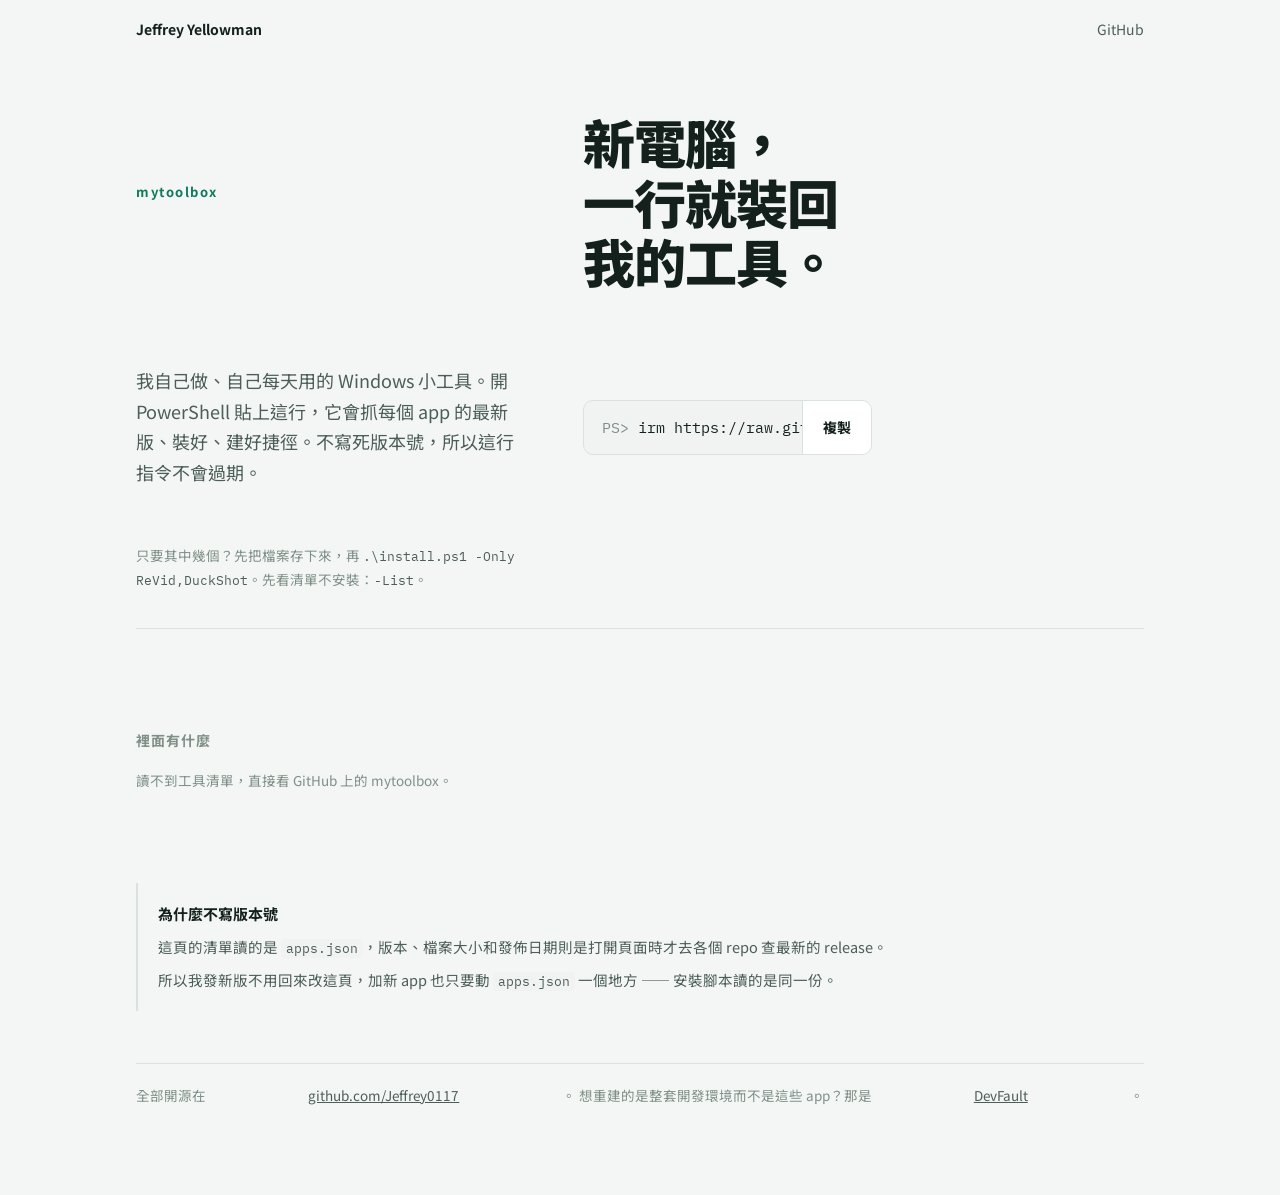
==== toolbox/index.html @ f662e38b "feat(toolbox): a page worth bookmarking for installing my own apps The one-liner that rebuilds my to" ====
<!doctype html>
<html lang="zh-Hant">
<head>
<meta charset="utf-8">
<meta name="viewport" content="width=device-width, initial-scale=1, viewport-fit=cover">
<title>mytoolbox</title>
<meta name="description" content="我自己做的 Windows 小工具，一行指令裝到任何一台機器。版本永遠是最新的。">
<link rel="preconnect" href="https://fonts.googleapis.com">
<link rel="preconnect" href="https://fonts.gstatic.com" crossorigin>
<link rel="stylesheet" href="https://fonts.googleapis.com/css2?family=IBM+Plex+Mono:wght@400;500;600&family=Noto+Sans+TC:wght@400;500;700;900&display=swap">
<link rel="stylesheet" href="../assets/site.css">
<style>
  /* The command is the product, so it opens the page at full size rather
     than sitting in a code block halfway down. */
  .hero { padding-block: 52px 36px; max-width: 46em; }
  .hero h1 { font-size: clamp(34px, 5.4vw, 52px); font-weight: 900; line-height: 1.15; letter-spacing: -0.02em; }
  .hero .lede { margin-top: 18px; font-size: 18px; color: var(--ink-2); }

  .command {
    margin: 30px 0 10px; display: flex; align-items: stretch; gap: 0;
    border: 1px solid var(--line); border-radius: 10px; overflow: hidden;
    background: var(--code-bg);
  }
  .command code {
    flex: 1; min-width: 0; padding: 16px 18px;
    font-family: var(--font-mono); font-size: 14.5px; line-height: 1.5;
    overflow-x: auto; white-space: pre; color: var(--ink);
  }
  .command .prompt { color: var(--ink-3); user-select: none; }
  .command button {
    flex: none; padding: 0 20px; border: 0; border-left: 1px solid var(--line);
    background: var(--surface); color: var(--ink); cursor: pointer;
    font-family: var(--font-body); font-size: 14px; font-weight: 700;
    transition: background .15s, color .15s;
  }
  .command button:hover { background: var(--accent); color: var(--paper); }
  .command button:focus-visible { outline: 2px solid var(--accent); outline-offset: -4px; }
  .command button[data-done="1"] { background: var(--accent); color: var(--paper); }
  .hint { font-size: 13.5px; color: var(--ink-3); }
  .hint code { font-family: var(--font-mono); font-size: 13px; color: var(--ink-2); }

  .section-head {
    display: flex; align-items: baseline; justify-content: space-between;
    gap: 16px; margin: 44px 0 16px; flex-wrap: wrap;
  }
  .section-head h2 { margin: 0; font-size: 14px; font-weight: 700; letter-spacing: .08em; color: var(--ink-3); }
  .count { font-family: var(--font-mono); font-size: 13px; color: var(--ink-3); font-variant-numeric: tabular-nums; }

  .tools { display: grid; grid-template-columns: repeat(2, minmax(0, 1fr)); gap: 14px; }
  .tool {
    display: flex; flex-direction: column; gap: 9px; padding: 20px 20px 18px;
    background: var(--surface); border: 1px solid var(--line); border-radius: 10px;
  }
  .tool-top { display: flex; align-items: baseline; gap: 10px; flex-wrap: wrap; }
  .tool h3 { margin: 0; font-size: 17px; font-weight: 700; letter-spacing: -0.01em; }
  /* The repo name is shown in mono because it is literally what you type
     after -Only. It is an identifier, not decoration. */
  .repo { font-family: var(--font-mono); font-size: 12.5px; color: var(--ink-3); }
  .tool p { margin: 0; font-size: 14.5px; color: var(--ink-2); flex: 1; }

  .meta {
    display: flex; align-items: center; gap: 14px; flex-wrap: wrap;
    padding-top: 11px; border-top: 1px solid var(--line);
    font-family: var(--font-mono); font-size: 12.5px; color: var(--ink-3);
    font-variant-numeric: tabular-nums;
  }
  .meta .ver { color: var(--accent); font-weight: 600; }
  .meta a { color: var(--ink-2); text-decoration: none; border-bottom: 1px solid var(--line); }
  .meta a:hover { color: var(--accent); border-bottom-color: var(--accent); }
  .meta .pending { opacity: .55; }

  .note { margin-top: 36px; padding: 18px 20px; border-left: 2px solid var(--line); }
  .note h2 { margin: 0 0 8px; font-size: 15px; font-weight: 700; }
  .note p { margin: 0 0 8px; font-size: 14.5px; color: var(--ink-2); }
  .note p:last-child { margin-bottom: 0; }
  .note code { font-family: var(--font-mono); font-size: 13px; background: var(--code-bg); padding: 1px 5px; border-radius: 4px; }

  footer { margin: 52px 0 40px; padding-top: 20px; border-top: 1px solid var(--line); font-size: 13.5px; color: var(--ink-3); }
  footer a { color: var(--ink-2); }

  @media (max-width: 720px) { .tools { grid-template-columns: minmax(0, 1fr); } }
  @media (prefers-reduced-motion: reduce) { .command button { transition: none; } }
</style>
</head>
<body>
<div class="wrap">
  <nav class="topbar" aria-label="網站">
    <a href="../" style="font-weight:700;color:inherit;text-decoration:none">Jeffrey Yellowman</a>
    <div class="links"><a href="https://github.com/Jeffrey0117/mytoolbox">GitHub</a></div>
  </nav>

  <header class="hero">
    <div class="eyebrow">mytoolbox</div>
    <h1>新電腦，<br>一行就裝回我的工具。</h1>
    <p class="lede">我自己做、自己每天用的 Windows 小工具。開 PowerShell 貼上這行，它會抓每個 app 的最新版、裝好、建好捷徑。不寫死版本號，所以這行指令不會過期。</p>

    <div class="command">
      <code id="cmd"><span class="prompt">PS&gt; </span>irm https://raw.githubusercontent.com/Jeffrey0117/mytoolbox/main/install.ps1 | iex</code>
      <button id="copy" type="button">複製</button>
    </div>
    <p class="hint">只要其中幾個？先把檔案存下來，再 <code>.\install.ps1 -Only ReVid,DuckShot</code>。先看清單不安裝：<code>-List</code>。</p>
  </header>

  <section aria-labelledby="catalog">
    <div class="section-head">
      <h2 id="catalog">裡面有什麼</h2>
      <span class="count" id="count"></span>
    </div>
    <div class="tools" id="tools"></div>
  </section>

  <div class="note">
    <h2>為什麼不寫版本號</h2>
    <p>這頁的清單讀的是 <code>apps.json</code>，版本、檔案大小和發佈日期則是打開頁面時才去各個 repo 查最新的 release。</p>
    <p>所以我發新版不用回來改這頁，加新 app 也只要動 <code>apps.json</code> 一個地方 —— 安裝腳本讀的是同一份。</p>
  </div>

  <footer>
    全部開源在 <a href="https://github.com/Jeffrey0117">github.com/Jeffrey0117</a>。
    想重建的是整套開發環境而不是這些 app？那是 <a href="https://github.com/Jeffrey0117/DevFault">DevFault</a>。
  </footer>
</div>

<script>
const OWNER = 'Jeffrey0117';
const CATALOG = 'https://raw.githubusercontent.com/Jeffrey0117/mytoolbox/main/apps.json';
const CACHE_KEY = 'mytoolbox-releases-v1';
const CACHE_HOURS = 6;

const el = (tag, cls, text) => {
  const n = document.createElement(tag);
  if (cls) n.className = cls;
  if (text != null) n.textContent = text;
  return n;
};

document.getElementById('copy').addEventListener('click', async (e) => {
  // The prompt is a label, not part of the command.
  const line = document.getElementById('cmd').textContent.replace(/^PS>\s*/, '');
  try {
    await navigator.clipboard.writeText(line);
    const b = e.currentTarget;
    b.textContent = '已複製';
    b.dataset.done = '1';
    setTimeout(() => { b.textContent = '複製'; delete b.dataset.done; }, 1800);
  } catch (err) {
    // Clipboard refused (insecure context, or permission): select it so the
    // keyboard still works rather than leaving the button dead.
    const r = document.createRange();
    r.selectNodeContents(document.getElementById('cmd'));
    const s = getSelection();
    s.removeAllRanges();
    s.addRange(r);
  }
});

// Release data is read per repo, which is eight requests. GitHub allows 60
// an hour unauthenticated, so the answers are kept for a few hours — a
// reload should not spend the budget again.
function readCache() {
  try {
    const c = JSON.parse(localStorage.getItem(CACHE_KEY) || '{}');
    if (!c.at || Date.now() - c.at > CACHE_HOURS * 3600e3) return null;
    return c.data || null;
  } catch (e) { return null; }
}
function writeCache(data) {
  try { localStorage.setItem(CACHE_KEY, JSON.stringify({ at: Date.now(), data })); } catch (e) {}
}

const mb = (bytes) => Math.round(bytes / 1048576) + ' MB';

async function latestRelease(repo) {
  const res = await fetch(`https://api.github.com/repos/${OWNER}/${repo}/releases/latest`);
  if (!res.ok) throw new Error(String(res.status));
  const rel = await res.json();
  const exes = (rel.assets || []).filter(a => /\.exe$/i.test(a.name));
  const pick = exes.find(a => /portable/i.test(a.name))
    || exes.find(a => /setup|install/i.test(a.name))
    || exes[0];
  return {
    tag: rel.tag_name,
    date: (rel.published_at || '').slice(0, 10),
    size: pick ? mb(pick.size) : null,
    url: pick ? pick.browser_download_url : rel.html_url,
    kind: !pick ? null : /portable/i.test(pick.name) ? '免安裝' : '安裝版'
  };
}

function render(apps) {
  const host = document.getElementById('tools');
  host.textContent = '';
  document.getElementById('count').textContent = apps.length + ' 個';

  const cards = new Map();
  for (const app of apps) {
    const card = el('article', 'tool');

    const top = el('div', 'tool-top');
    top.append(el('h3', null, app.name), el('span', 'repo', app.repo));
    card.append(top);

    card.append(el('p', null, (app.tagline && app.tagline.zh) || ''));

    const meta = el('div', 'meta');
    meta.append(el('span', 'pending', '查詢版本中…'));
    card.append(meta);

    host.append(card);
    cards.set(app.repo, meta);
  }
  return cards;
}

function fillMeta(meta, info, repo) {
  meta.textContent = '';
  if (!info) {
    const a = el('a', null, '到 GitHub 下載');
    a.href = `https://github.com/${OWNER}/${repo}/releases/latest`;
    meta.append(a);
    return;
  }
  meta.append(el('span', 'ver', info.tag));
  if (info.kind) meta.append(el('span', null, info.kind));
  if (info.size) meta.append(el('span', null, info.size));
  if (info.date) meta.append(el('span', null, info.date));
  const a = el('a', null, '下載');
  a.href = info.url;
  meta.append(a);
}

(async () => {
  let catalog;
  try {
    catalog = await (await fetch(CATALOG)).json();
  } catch (e) {
    document.getElementById('tools').append(
      el('p', 'hint', '讀不到工具清單，直接看 GitHub 上的 mytoolbox。')
    );
    return;
  }

  const apps = catalog.apps || [];
  const cards = render(apps);

  const cached = readCache();
  if (cached) {
    for (const app of apps) fillMeta(cards.get(app.repo), cached[app.repo], app.repo);
    return;
  }

  const fresh = {};
  await Promise.all(apps.map(async (app) => {
    let info = null;
    try { info = await latestRelease(app.repo); } catch (e) { info = null; }
    fresh[app.repo] = info;
    fillMeta(cards.get(app.repo), info, app.repo);
  }));
  writeCache(fresh);
})();
</script>
</body>
</html>
---- assets/site.css ----
/* Shared design system for project intro pages.
   Each page adds its own hero object (receipt, terminal, file card…) in a page-level <style>. */
:root {
  --paper: #f3f6f4;
  --surface: #ffffff;
  --ink: #14201c;
  --ink-2: #4d5d57;
  --ink-3: #7f8f88;
  --line: #d9e2dd;
  --accent: #0f7a5c;
  --accent-soft: rgba(15, 122, 92, 0.09);
  --money: #a8520c;
  --object: #fffefa;
  --object-ink: #26302c;
  --code-bg: #f0f3f1;
  --font-body: 'Noto Sans TC', -apple-system, 'PingFang TC', 'Microsoft JhengHei', sans-serif;
  --font-mono: 'IBM Plex Mono', ui-monospace, 'SF Mono', Consolas, monospace;
}
@media (prefers-color-scheme: dark) {
  :root:not([data-theme="light"]) {
    --paper: #0e1412; --surface: #151d1a; --ink: #e3ebe7; --ink-2: #a3b3ac; --ink-3: #6f7f78;
    --line: #25322d; --accent: #3fcb9b; --accent-soft: rgba(63, 203, 155, 0.10); --money: #f2a35a;
    --object: #f4f1e8; --object-ink: #26302c; --code-bg: #121916; color-scheme: dark;
  }
}
:root[data-theme="dark"] {
  --paper: #0e1412; --surface: #151d1a; --ink: #e3ebe7; --ink-2: #a3b3ac; --ink-3: #6f7f78;
  --line: #25322d; --accent: #3fcb9b; --accent-soft: rgba(63, 203, 155, 0.10); --money: #f2a35a;
  --object: #f4f1e8; --object-ink: #26302c; --code-bg: #121916; color-scheme: dark;
}

*, *::before, *::after { box-sizing: border-box; }
html { -webkit-text-size-adjust: 100%; }
body {
  margin: 0; background: var(--paper); color: var(--ink); font-family: var(--font-body);
  font-size: 16px; line-height: 1.7; -webkit-font-smoothing: antialiased;
}
.wrap {
  max-width: 1040px; margin: 0 auto;
  padding-left: max(16px, env(safe-area-inset-left, 0px));
  padding-right: max(16px, env(safe-area-inset-right, 0px));
}
h1, h2, h3 { text-wrap: balance; margin: 0; }
p { margin: 0; }
a { color: var(--accent); }
:focus-visible { outline: 2px solid var(--accent); outline-offset: 3px; }

/* ── Top bar ── */
.topbar { display: flex; justify-content: space-between; align-items: center; gap: 16px; padding-block: 18px; font-size: 14px; }
.topbar a { color: var(--ink-2); text-decoration: none; }
.topbar a:hover { color: var(--accent); }
.topbar .links { display: flex; gap: 18px; flex-wrap: wrap; }

/* ── Hero ── */
.hero { padding-block: 48px 56px; display: grid; grid-template-columns: minmax(0, 1.15fr) minmax(0, 0.85fr); gap: 56px; align-items: center; }
.eyebrow { font-size: 13px; font-weight: 700; letter-spacing: 0.12em; color: var(--accent); margin-bottom: 18px; }
.hero h1 { font-size: clamp(34px, 5.4vw, 56px); font-weight: 900; line-height: 1.12; letter-spacing: -0.02em; }
.hero .lede { margin-top: 22px; font-size: 18px; color: var(--ink-2); max-width: 32em; }
.facts { margin-top: 30px; display: flex; flex-wrap: wrap; gap: 10px 28px; }
.fact { display: flex; align-items: baseline; gap: 8px; }
.fact b { font-family: var(--font-mono); font-size: 26px; font-weight: 600; font-variant-numeric: tabular-nums; }
.fact span { font-size: 14px; color: var(--ink-2); }
.asof { margin-top: 10px; font-size: 12px; color: var(--ink-3); }
.cta { margin-top: 26px; display: flex; flex-wrap: wrap; gap: 10px; }
.btn { display: inline-flex; align-items: center; gap: 8px; padding: 9px 18px; border-radius: 8px; font-size: 15px; font-weight: 700; text-decoration: none; border: 1.5px solid var(--accent); }
.btn.primary { background: var(--accent); color: var(--paper); }
.btn.ghost { color: var(--accent); }
.object-col { display: flex; flex-direction: column; align-items: center; gap: 10px; }
.object-note { font-size: 12px; color: var(--ink-3); text-align: center; }

/* ── Sections ── */
section { padding-block: 56px; border-top: 1px solid var(--line); }
.sec-head { max-width: 40em; margin-bottom: 30px; }
.sec-head h2 { font-size: clamp(24px, 3.2vw, 32px); font-weight: 900; letter-spacing: -0.01em; line-height: 1.25; }
.sec-head p { margin-top: 10px; color: var(--ink-2); }

.caps { display: grid; grid-template-columns: repeat(3, minmax(0, 1fr)); gap: 30px 36px; }
.cap h3 { font-size: 17px; font-weight: 700; margin-bottom: 6px; }
.cap p { font-size: 15px; color: var(--ink-2); }
.cap .tag { display: inline-block; font-family: var(--font-mono); font-size: 12px; color: var(--accent); background: var(--accent-soft); border-radius: 4px; padding: 0 6px; margin-top: 8px; }

.flow { list-style: none; margin: 0; padding: 0; display: grid; counter-reset: step; max-width: 720px; }
.flow li { counter-increment: step; display: grid; grid-template-columns: 44px minmax(0, 1fr); gap: 14px; padding-block: 14px; border-bottom: 1px dashed var(--line); }
.flow li:last-child { border-bottom: 0; }
.flow li::before { content: counter(step); font-family: var(--font-mono); font-weight: 600; font-size: 14px; color: var(--accent); width: 32px; height: 32px; border-radius: 50%; border: 1.5px solid var(--accent); display: grid; place-items: center; margin-top: 2px; }
.flow b { display: block; font-weight: 700; }
.flow span { color: var(--ink-2); font-size: 15px; }

.code-wrap { display: grid; grid-template-columns: minmax(0, 1fr) minmax(0, 0.8fr); gap: 32px; align-items: start; }
pre { margin: 0; background: var(--code-bg); border: 1px solid var(--line); border-radius: 8px; padding: 18px 20px; overflow-x: auto; font-family: var(--font-mono); font-size: 13.5px; line-height: 1.7; color: var(--ink); }
pre .c { color: var(--ink-3); }
pre .s { color: var(--accent); }
.code-side p { color: var(--ink-2); font-size: 15px; }
.code-side p + p { margin-top: 12px; }
code { font-family: var(--font-mono); font-size: 13px; }
.code-side code, .inline-code { background: var(--accent-soft); color: var(--accent); padding: 1px 5px; border-radius: 4px; }

.who { display: grid; grid-template-columns: minmax(0, 1fr) minmax(0, 1fr); gap: 40px; }
.who h3 { font-size: 14px; font-weight: 700; letter-spacing: .08em; color: var(--ink-3); margin-bottom: 14px; }
.chips { display: flex; flex-wrap: wrap; gap: 8px; }
.chip { font-family: var(--font-mono); font-size: 14px; padding: 5px 12px; border: 1px solid var(--line); border-radius: 999px; background: var(--surface); color: var(--ink); text-decoration: none; }
.chip small { color: var(--ink-3); margin-left: 6px; font-size: 11px; }
.table-scroll { overflow-x: auto; }
table { width: 100%; border-collapse: collapse; font-size: 15px; }
th, td { text-align: left; padding: 10px 0; border-bottom: 1px solid var(--line); vertical-align: top; }
th { font-size: 13px; font-weight: 700; color: var(--ink-3); }
td:first-child { font-weight: 700; padding-right: 16px; white-space: nowrap; }
td { color: var(--ink-2); }

footer { border-top: 1px solid var(--line); padding-block: 28px 48px; font-size: 13px; color: var(--ink-3); display: flex; flex-wrap: wrap; gap: 8px 24px; justify-content: space-between; }
footer a { color: var(--ink-3); }

@media (max-width: 820px) {
  .hero { grid-template-columns: minmax(0, 1fr); gap: 40px; padding-block: 32px 40px; }
  .caps { grid-template-columns: repeat(2, minmax(0, 1fr)); }
  .code-wrap, .who { grid-template-columns: minmax(0, 1fr); }
}
@media (max-width: 520px) {
  .caps { grid-template-columns: minmax(0, 1fr); }
  .hero .lede { font-size: 16px; }
}
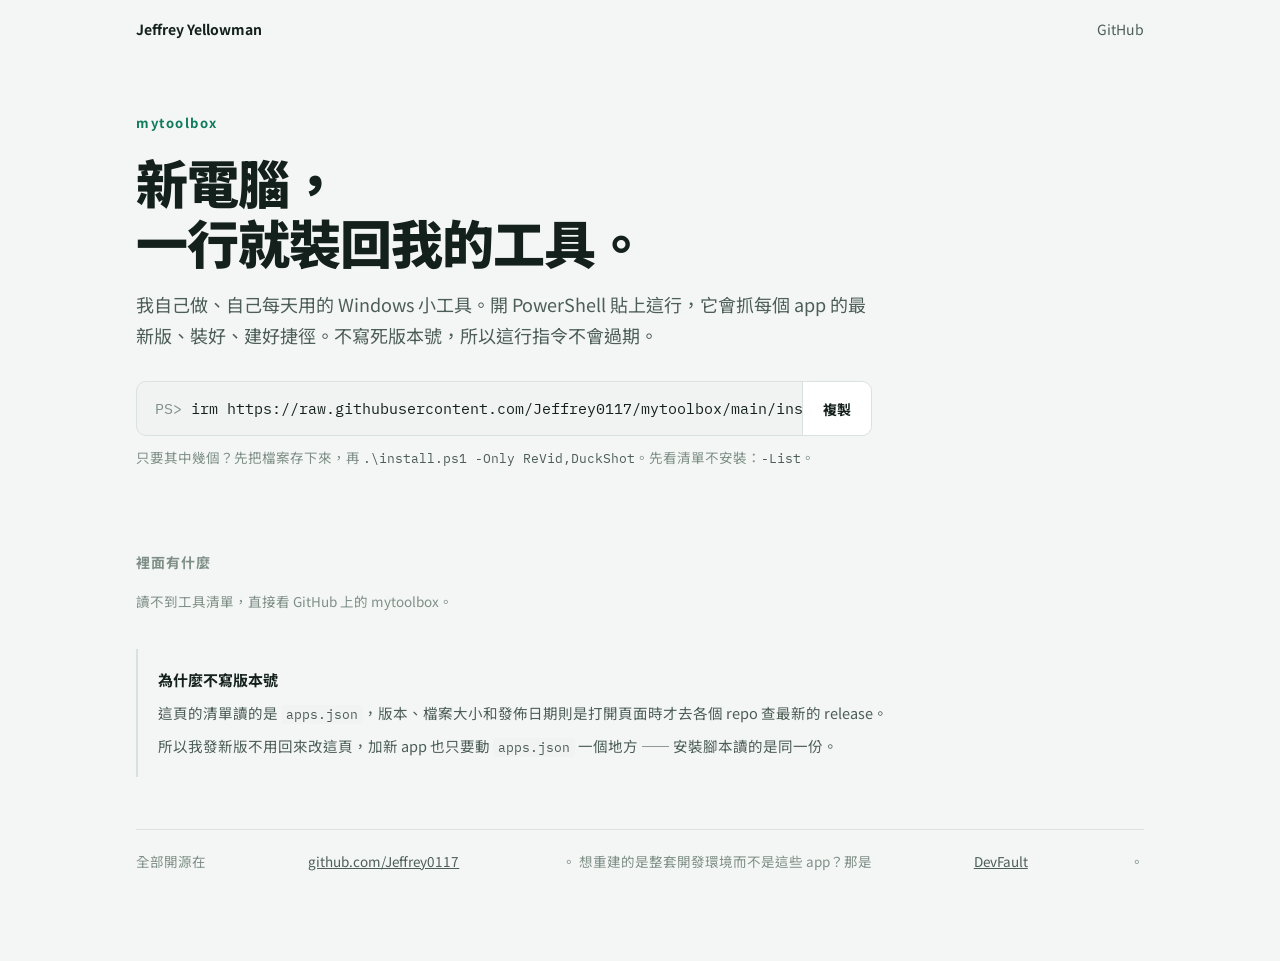
==== commit 86541b61: "fix(toolbox): the page was being reshaped by a class name it borrowed The shared stylesheet's .hero " ====
--- a/toolbox/index.html
+++ b/toolbox/index.html
@@ -10,11 +10,16 @@
 <link rel="stylesheet" href="https://fonts.googleapis.com/css2?family=IBM+Plex+Mono:wght@400;500;600&family=Noto+Sans+TC:wght@400;500;700;900&display=swap">
 <link rel="stylesheet" href="../assets/site.css">
 <style>
-  /* The command is the product, so it opens the page at full size rather
-     than sitting in a code block halfway down. */
-  .hero { padding-block: 52px 36px; max-width: 46em; }
-  .hero h1 { font-size: clamp(34px, 5.4vw, 52px); font-weight: 900; line-height: 1.15; letter-spacing: -0.02em; }
-  .hero .lede { margin-top: 18px; font-size: 18px; color: var(--ink-2); }
+  /* The shared stylesheet styles bare `section`, `code` and `footer`, and
+     its `.hero` is a two-column grid. Everything this page owns is
+     prefixed and sets its own display, so the page cannot be reshaped by
+     rules it does not control. */
+  .tb-hero {
+    display: block; padding-block: 52px 36px; max-width: 46em;
+  }
+  .tb-section { padding-block: 0; border-top: 0; }
+  .tb-hero h1 { font-size: clamp(34px, 5.4vw, 52px); font-weight: 900; line-height: 1.15; letter-spacing: -0.02em; }
+  .tb-hero .lede { margin-top: 18px; font-size: 18px; color: var(--ink-2); }
 
   .command {
     margin: 30px 0 10px; display: flex; align-items: stretch; gap: 0;
@@ -89,7 +94,7 @@
     <div class="links"><a href="https://github.com/Jeffrey0117/mytoolbox">GitHub</a></div>
   </nav>
 
-  <header class="hero">
+  <header class="tb-hero">
     <div class="eyebrow">mytoolbox</div>
     <h1>新電腦，<br>一行就裝回我的工具。</h1>
     <p class="lede">我自己做、自己每天用的 Windows 小工具。開 PowerShell 貼上這行，它會抓每個 app 的最新版、裝好、建好捷徑。不寫死版本號，所以這行指令不會過期。</p>
@@ -101,7 +106,7 @@
     <p class="hint">只要其中幾個？先把檔案存下來，再 <code>.\install.ps1 -Only ReVid,DuckShot</code>。先看清單不安裝：<code>-List</code>。</p>
   </header>
 
-  <section aria-labelledby="catalog">
+  <section class="tb-section" aria-labelledby="catalog">
     <div class="section-head">
       <h2 id="catalog">裡面有什麼</h2>
       <span class="count" id="count"></span>
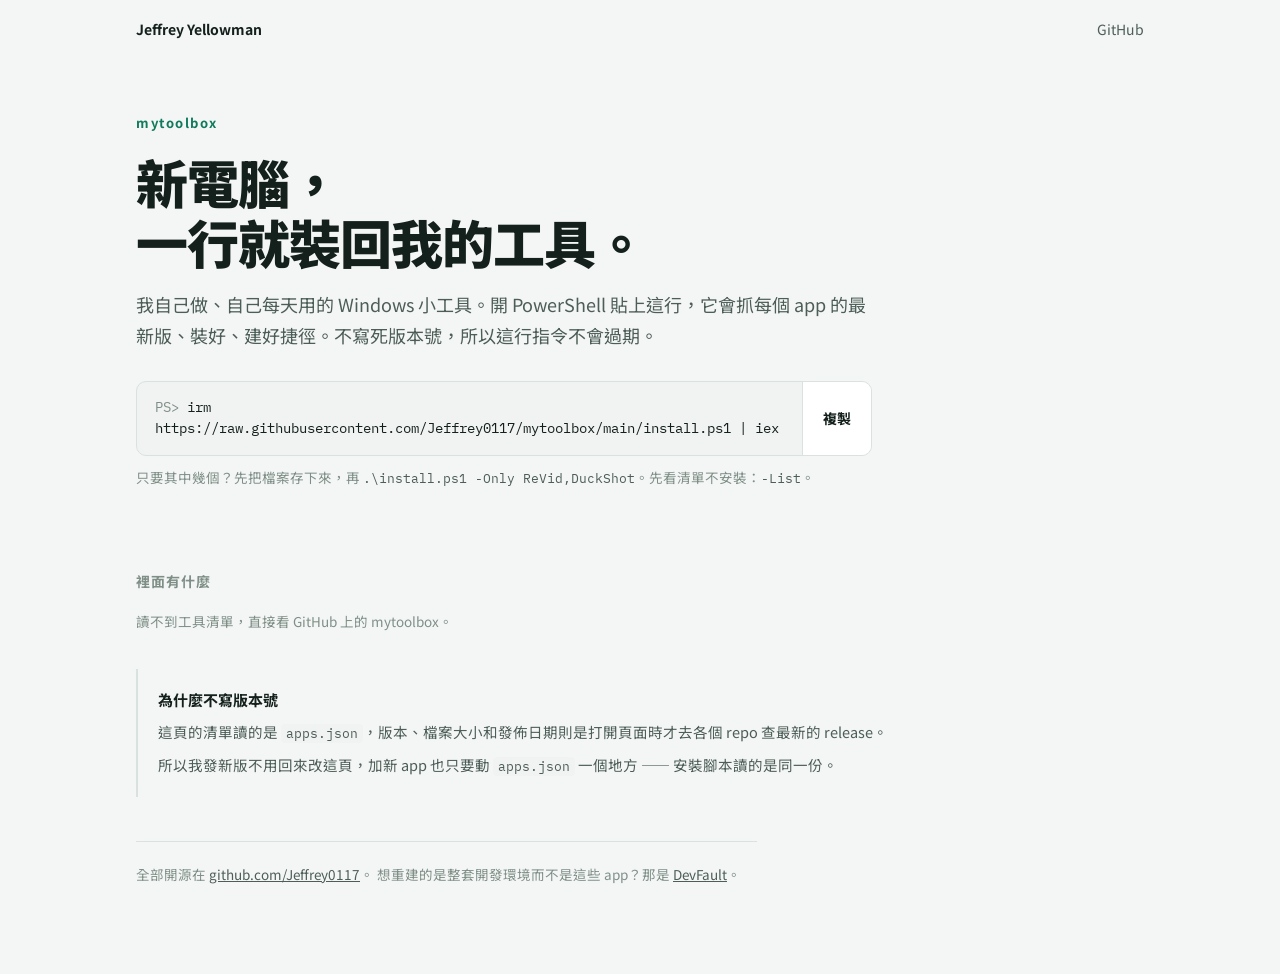
==== commit eaa3de7a: "fix(toolbox): show the whole command, and let the footer read as a sentence Two more places the shar" ====
--- a/toolbox/index.html
+++ b/toolbox/index.html
@@ -26,10 +26,13 @@
     border: 1px solid var(--line); border-radius: 10px; overflow: hidden;
     background: var(--code-bg);
   }
+  /* Wraps rather than scrolls: this line is the whole point of the page,
+     and half of it behind a scrollbar is half a product. Selecting it by
+     hand is not the path anyway — that is what the button is for. */
   .command code {
-    flex: 1; min-width: 0; padding: 16px 18px;
-    font-family: var(--font-mono); font-size: 14.5px; line-height: 1.5;
-    overflow-x: auto; white-space: pre; color: var(--ink);
+    flex: 1; min-width: 0; padding: 15px 18px;
+    font-family: var(--font-mono); font-size: 14px; line-height: 1.55;
+    white-space: pre-wrap; overflow-wrap: anywhere; color: var(--ink);
   }
   .command .prompt { color: var(--ink-3); user-select: none; }
   .command button {
@@ -80,8 +83,14 @@
   .note p:last-child { margin-bottom: 0; }
   .note code { font-family: var(--font-mono); font-size: 13px; background: var(--code-bg); padding: 1px 5px; border-radius: 4px; }
 
-  footer { margin: 52px 0 40px; padding-top: 20px; border-top: 1px solid var(--line); font-size: 13.5px; color: var(--ink-3); }
-  footer a { color: var(--ink-2); }
+  /* The shared footer is a space-between flex row, which pulled this
+     sentence apart at every link. It is prose, so it is laid out as prose. */
+  .tb-foot {
+    display: block; margin: 44px 0 40px; padding-top: 20px;
+    border-top: 1px solid var(--line);
+    font-size: 13.5px; line-height: 1.8; color: var(--ink-3); max-width: 46em;
+  }
+  .tb-foot a { color: var(--ink-2); }
 
   @media (max-width: 720px) { .tools { grid-template-columns: minmax(0, 1fr); } }
   @media (prefers-reduced-motion: reduce) { .command button { transition: none; } }
@@ -120,7 +129,7 @@
     <p>所以我發新版不用回來改這頁，加新 app 也只要動 <code>apps.json</code> 一個地方 —— 安裝腳本讀的是同一份。</p>
   </div>
 
-  <footer>
+  <footer class="tb-foot">
     全部開源在 <a href="https://github.com/Jeffrey0117">github.com/Jeffrey0117</a>。
     想重建的是整套開發環境而不是這些 app？那是 <a href="https://github.com/Jeffrey0117/DevFault">DevFault</a>。
   </footer>
